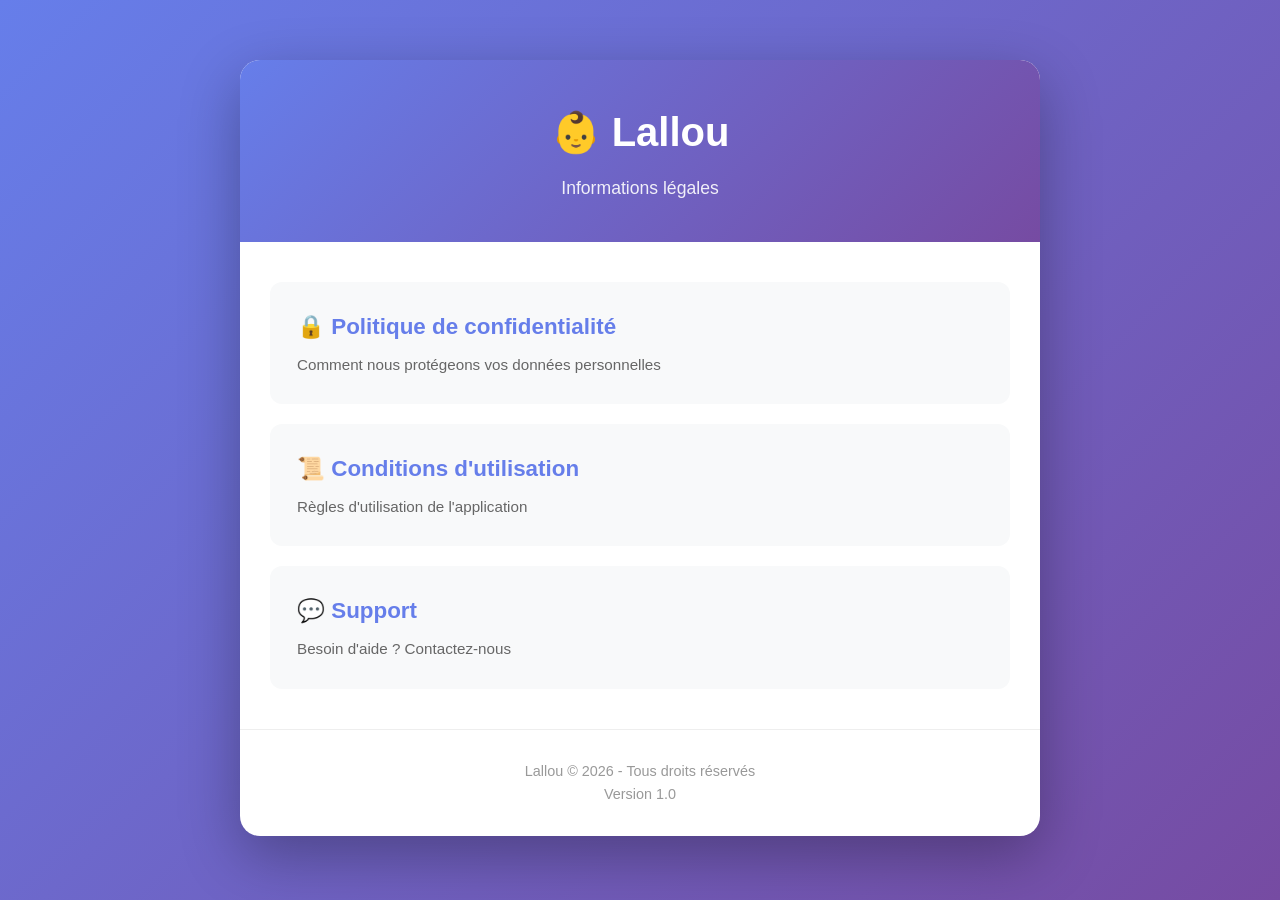
==== index.html @ 455f433a "Refactor application branding from "Baby Dictionary" to "Lallou"; update support and terms of servic" ====
<!DOCTYPE html>
<html lang="fr">
<head>
    <meta charset="UTF-8">
    <meta name="viewport" content="width=device-width, initial-scale=1.0">
    <title>Lallou - Informations légales</title>
    <style>
        * {
            margin: 0;
            padding: 0;
            box-sizing: border-box;
        }
        
        body {
            font-family: -apple-system, BlinkMacSystemFont, 'Segoe UI', Roboto, Oxygen, Ubuntu, Cantarell, sans-serif;
            line-height: 1.6;
            color: #333;
            background: linear-gradient(135deg, #667eea 0%, #764ba2 100%);
            min-height: 100vh;
            padding: 20px;
        }
        
        .container {
            max-width: 800px;
            margin: 40px auto;
            background: white;
            border-radius: 20px;
            box-shadow: 0 20px 60px rgba(0,0,0,0.3);
            overflow: hidden;
        }
        
        header {
            background: linear-gradient(135deg, #667eea 0%, #764ba2 100%);
            color: white;
            padding: 40px 30px;
            text-align: center;
        }
        
        h1 {
            font-size: 2.5em;
            margin-bottom: 10px;
        }
        
        .subtitle {
            font-size: 1.1em;
            opacity: 0.9;
        }
        
        .content {
            padding: 40px 30px;
        }
        
        .links {
            display: grid;
            gap: 20px;
        }
        
        .link-card {
            display: block;
            padding: 25px;
            background: #f8f9fa;
            border-radius: 12px;
            text-decoration: none;
            color: #333;
            transition: all 0.3s ease;
            border: 2px solid transparent;
        }
        
        .link-card:hover {
            transform: translateY(-2px);
            box-shadow: 0 10px 30px rgba(102, 126, 234, 0.2);
            border-color: #667eea;
        }
        
        .link-card h2 {
            color: #667eea;
            font-size: 1.4em;
            margin-bottom: 8px;
        }
        
        .link-card p {
            color: #666;
            font-size: 0.95em;
        }
        
        footer {
            text-align: center;
            padding: 30px;
            color: #999;
            font-size: 0.9em;
            border-top: 1px solid #eee;
        }
        
        @media (max-width: 600px) {
            h1 {
                font-size: 2em;
            }
            
            .content {
                padding: 30px 20px;
            }
        }
    </style>
</head>
<body>
    <div class="container">
        <header>
            <h1>👶 Lallou</h1>
            <p class="subtitle">Informations légales</p>
        </header>
        
        <div class="content">
            <div class="links">
                <a href="privacy-policy.html" class="link-card">
                    <h2>🔒 Politique de confidentialité</h2>
                    <p>Comment nous protégeons vos données personnelles</p>
                </a>
                
                <a href="terms-of-service.html" class="link-card">
                    <h2>📜 Conditions d'utilisation</h2>
                    <p>Règles d'utilisation de l'application</p>
                </a>
                
                <a href="support.html" class="link-card">
                    <h2>💬 Support</h2>
                    <p>Besoin d'aide ? Contactez-nous</p>
                </a>
            </div>
        </div>
        
        <footer>
            <p>Lallou © 2026 - Tous droits réservés</p>
            <p>Version 1.0</p>
        </footer>
    </div>
</body>
</html>
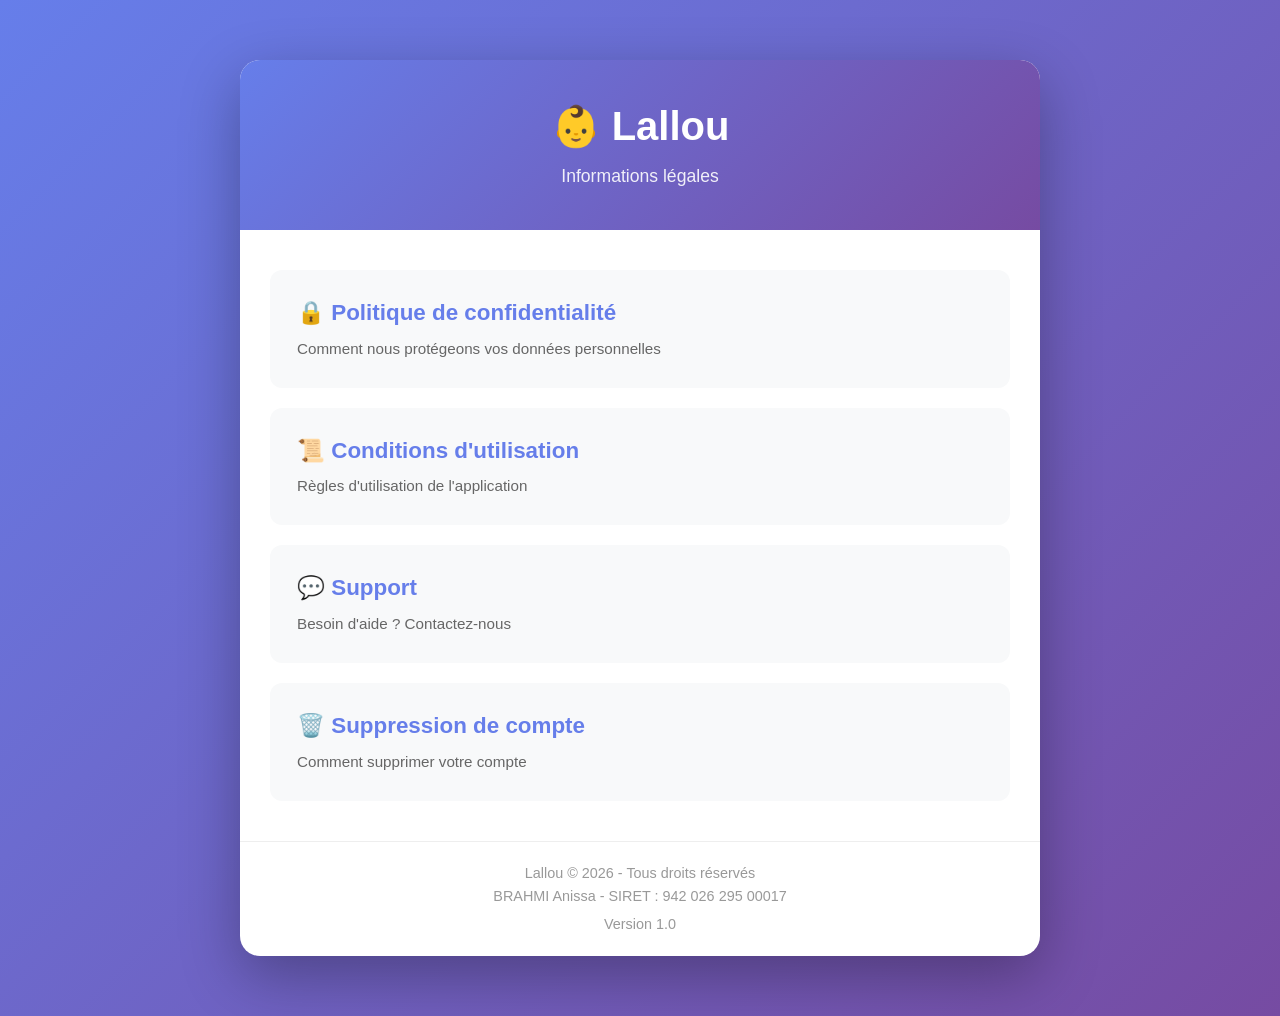
==== commit ffeaad22: "Refactor legal pages and add account deletion instructions; update contact email and styling for con" ====
--- a/index.html
+++ b/index.html
@@ -4,105 +4,9 @@
     <meta charset="UTF-8">
     <meta name="viewport" content="width=device-width, initial-scale=1.0">
     <title>Lallou - Informations légales</title>
-    <style>
-        * {
-            margin: 0;
-            padding: 0;
-            box-sizing: border-box;
-        }
-        
-        body {
-            font-family: -apple-system, BlinkMacSystemFont, 'Segoe UI', Roboto, Oxygen, Ubuntu, Cantarell, sans-serif;
-            line-height: 1.6;
-            color: #333;
-            background: linear-gradient(135deg, #667eea 0%, #764ba2 100%);
-            min-height: 100vh;
-            padding: 20px;
-        }
-        
-        .container {
-            max-width: 800px;
-            margin: 40px auto;
-            background: white;
-            border-radius: 20px;
-            box-shadow: 0 20px 60px rgba(0,0,0,0.3);
-            overflow: hidden;
-        }
-        
-        header {
-            background: linear-gradient(135deg, #667eea 0%, #764ba2 100%);
-            color: white;
-            padding: 40px 30px;
-            text-align: center;
-        }
-        
-        h1 {
-            font-size: 2.5em;
-            margin-bottom: 10px;
-        }
-        
-        .subtitle {
-            font-size: 1.1em;
-            opacity: 0.9;
-        }
-        
-        .content {
-            padding: 40px 30px;
-        }
-        
-        .links {
-            display: grid;
-            gap: 20px;
-        }
-        
-        .link-card {
-            display: block;
-            padding: 25px;
-            background: #f8f9fa;
-            border-radius: 12px;
-            text-decoration: none;
-            color: #333;
-            transition: all 0.3s ease;
-            border: 2px solid transparent;
-        }
-        
-        .link-card:hover {
-            transform: translateY(-2px);
-            box-shadow: 0 10px 30px rgba(102, 126, 234, 0.2);
-            border-color: #667eea;
-        }
-        
-        .link-card h2 {
-            color: #667eea;
-            font-size: 1.4em;
-            margin-bottom: 8px;
-        }
-        
-        .link-card p {
-            color: #666;
-            font-size: 0.95em;
-        }
-        
-        footer {
-            text-align: center;
-            padding: 30px;
-            color: #999;
-            font-size: 0.9em;
-            border-top: 1px solid #eee;
-        }
-        
-        @media (max-width: 600px) {
-            h1 {
-                font-size: 2em;
-            }
-            
-            .content {
-                padding: 30px 20px;
-            }
-        }
-    </style>
+    <link rel="stylesheet" href="styles.css">
 </head>
-<body>
+<body class="home">
     <div class="container">
         <header>
             <h1>👶 Lallou</h1>
@@ -125,12 +29,18 @@
                     <h2>💬 Support</h2>
                     <p>Besoin d'aide ? Contactez-nous</p>
                 </a>
+
+                <a href="suppression-compte.html" class="link-card">
+                    <h2>🗑️ Suppression de compte</h2>
+                    <p>Comment supprimer votre compte</p>
+                </a>
             </div>
         </div>
         
         <footer>
             <p>Lallou © 2026 - Tous droits réservés</p>
-            <p>Version 1.0</p>
+            <p>BRAHMI Anissa - SIRET : 942 026 295 00017</p>
+            <p class="version">Version 1.0</p>
         </footer>
     </div>
 </body>
--- a/styles.css
+++ b/styles.css
@@ -0,0 +1,357 @@
+/* Styles communs aux pages légales Lallou */
+
+:root {
+    --primary: #667eea;
+    --secondary: #764ba2;
+    --gradient: linear-gradient(135deg, var(--primary) 0%, var(--secondary) 100%);
+    --text: #333;
+    --text-muted: #555;
+    --text-light: #999;
+    --bg: #f5f5f5;
+    --surface: #fff;
+    --surface-alt: #f8f9fa;
+    --border: #eee;
+    --radius: 12px;
+    --radius-sm: 8px;
+}
+
+* {
+    margin: 0;
+    padding: 0;
+    box-sizing: border-box;
+}
+
+body {
+    font-family: -apple-system, BlinkMacSystemFont, 'Segoe UI', Roboto, Oxygen, Ubuntu, Cantarell, sans-serif;
+    line-height: 1.8;
+    color: var(--text);
+    background: var(--bg);
+    padding: 20px;
+}
+
+a {
+    color: var(--primary);
+}
+
+.container {
+    max-width: 800px;
+    margin: 0 auto;
+    background: var(--surface);
+    border-radius: var(--radius);
+    box-shadow: 0 2px 10px rgba(0,0,0,0.1);
+    overflow: hidden;
+}
+
+/* En-tête */
+
+header {
+    background: var(--gradient);
+    color: white;
+    padding: 40px 30px;
+    text-align: center;
+}
+
+header h1 {
+    font-size: 2em;
+    line-height: 1.3;
+    margin-bottom: 10px;
+}
+
+.subtitle,
+.date {
+    opacity: 0.9;
+}
+
+.date {
+    font-size: 0.9em;
+}
+
+/* Contenu */
+
+.content {
+    padding: 40px 30px;
+}
+
+h2 {
+    color: var(--primary);
+    margin-top: 30px;
+    margin-bottom: 15px;
+    font-size: 1.5em;
+    line-height: 1.4;
+}
+
+.content > h2:first-child {
+    margin-top: 0;
+}
+
+h3 {
+    color: var(--secondary);
+    margin-top: 20px;
+    margin-bottom: 10px;
+    font-size: 1.2em;
+}
+
+p {
+    margin-bottom: 15px;
+}
+
+ul,
+ol {
+    margin-left: 25px;
+    margin-bottom: 15px;
+}
+
+li {
+    margin-bottom: 8px;
+}
+
+table {
+    width: 100%;
+    border-collapse: collapse;
+    margin: 15px 0;
+}
+
+th, td {
+    text-align: left;
+    padding: 10px 12px;
+    border: 1px solid #e5e7eb;
+    vertical-align: top;
+}
+
+th {
+    background: #f3f4f6;
+    color: #4b5563;
+    font-weight: 600;
+}
+
+/* Encadrés */
+
+.highlight,
+.warning,
+.info {
+    padding: 20px;
+    border-radius: var(--radius-sm);
+    border-left: 4px solid;
+    margin: 20px 0;
+}
+
+.highlight {
+    background: #d4edda;
+    border-color: #28a745;
+}
+
+.warning {
+    background: #fff3cd;
+    border-color: #ffc107;
+}
+
+.info {
+    background: var(--surface-alt);
+    border-color: var(--primary);
+}
+
+.highlight > :last-child,
+.warning > :last-child,
+.info > :last-child {
+    margin-bottom: 0;
+}
+
+.translation {
+    margin-top: 40px;
+    padding-top: 20px;
+    border-top: 1px solid var(--border);
+    color: var(--text-muted);
+    font-size: 0.95em;
+}
+
+/* Support */
+
+.contact-box {
+    background: var(--gradient);
+    color: white;
+    padding: 30px;
+    border-radius: var(--radius);
+    text-align: center;
+    margin-bottom: 40px;
+}
+
+.contact-box h2 {
+    color: white;
+    margin-top: 0;
+}
+
+.contact-box a {
+    color: white;
+    font-size: 1.2em;
+    font-weight: 600;
+    text-decoration: none;
+    display: inline-block;
+    padding: 12px 24px;
+    background: rgba(255,255,255,0.2);
+    border-radius: var(--radius-sm);
+    margin-top: 10px;
+    transition: background 0.3s ease;
+}
+
+.contact-box a:hover {
+    background: rgba(255,255,255,0.3);
+}
+
+.contact-note {
+    margin: 15px 0 0;
+    font-size: 0.9em;
+    opacity: 0.9;
+}
+
+.faq-item {
+    margin-bottom: 25px;
+    padding: 20px;
+    background: var(--surface-alt);
+    border-radius: var(--radius-sm);
+    border-left: 4px solid var(--primary);
+}
+
+.faq-question {
+    font-weight: 600;
+    color: var(--primary);
+    margin-bottom: 10px;
+    font-size: 1.1em;
+}
+
+.faq-answer {
+    color: var(--text-muted);
+}
+
+.store-links {
+    display: grid;
+    grid-template-columns: 1fr 1fr;
+    gap: 15px;
+    margin-top: 30px;
+}
+
+.store-link {
+    display: block;
+    padding: 15px;
+    background: var(--surface-alt);
+    border-radius: var(--radius-sm);
+    text-align: center;
+    text-decoration: none;
+    color: var(--text);
+    font-weight: 600;
+    transition: transform 0.2s ease, box-shadow 0.2s ease;
+}
+
+.store-link:hover {
+    transform: translateY(-2px);
+    box-shadow: 0 5px 15px rgba(0,0,0,0.1);
+}
+
+.store-link small {
+    opacity: 0.7;
+    font-weight: normal;
+}
+
+/* Navigation & pied de page */
+
+.back-link {
+    display: inline-block;
+    margin-top: 30px;
+    color: var(--primary);
+    text-decoration: none;
+    font-weight: 600;
+}
+
+.back-link:hover {
+    text-decoration: underline;
+}
+
+footer {
+    text-align: center;
+    padding: 20px;
+    color: var(--text-light);
+    font-size: 0.9em;
+    line-height: 1.6;
+    border-top: 1px solid var(--border);
+}
+
+footer p {
+    margin-bottom: 0;
+}
+
+footer .version {
+    margin-top: 5px;
+}
+
+/* Accueil */
+
+body.home {
+    line-height: 1.6;
+    background: var(--gradient);
+    min-height: 100vh;
+}
+
+.home .container {
+    margin: 40px auto;
+    border-radius: 20px;
+    box-shadow: 0 20px 60px rgba(0,0,0,0.3);
+}
+
+.home header h1 {
+    font-size: 2.5em;
+}
+
+.home .subtitle {
+    font-size: 1.1em;
+    margin-bottom: 0;
+}
+
+.links {
+    display: grid;
+    gap: 20px;
+}
+
+.link-card {
+    display: block;
+    padding: 25px;
+    background: var(--surface-alt);
+    border-radius: var(--radius);
+    text-decoration: none;
+    color: var(--text);
+    transition: all 0.3s ease;
+    border: 2px solid transparent;
+}
+
+.link-card:hover {
+    transform: translateY(-2px);
+    box-shadow: 0 10px 30px rgba(102, 126, 234, 0.2);
+    border-color: var(--primary);
+}
+
+.link-card h2 {
+    margin: 0 0 8px;
+    font-size: 1.4em;
+}
+
+.link-card p {
+    color: #666;
+    font-size: 0.95em;
+    margin-bottom: 0;
+}
+
+@media (max-width: 600px) {
+    .content {
+        padding: 30px 20px;
+    }
+
+    header h1 {
+        font-size: 1.5em;
+    }
+
+    .home header h1 {
+        font-size: 2em;
+    }
+
+    .store-links {
+        grid-template-columns: 1fr;
+    }
+}
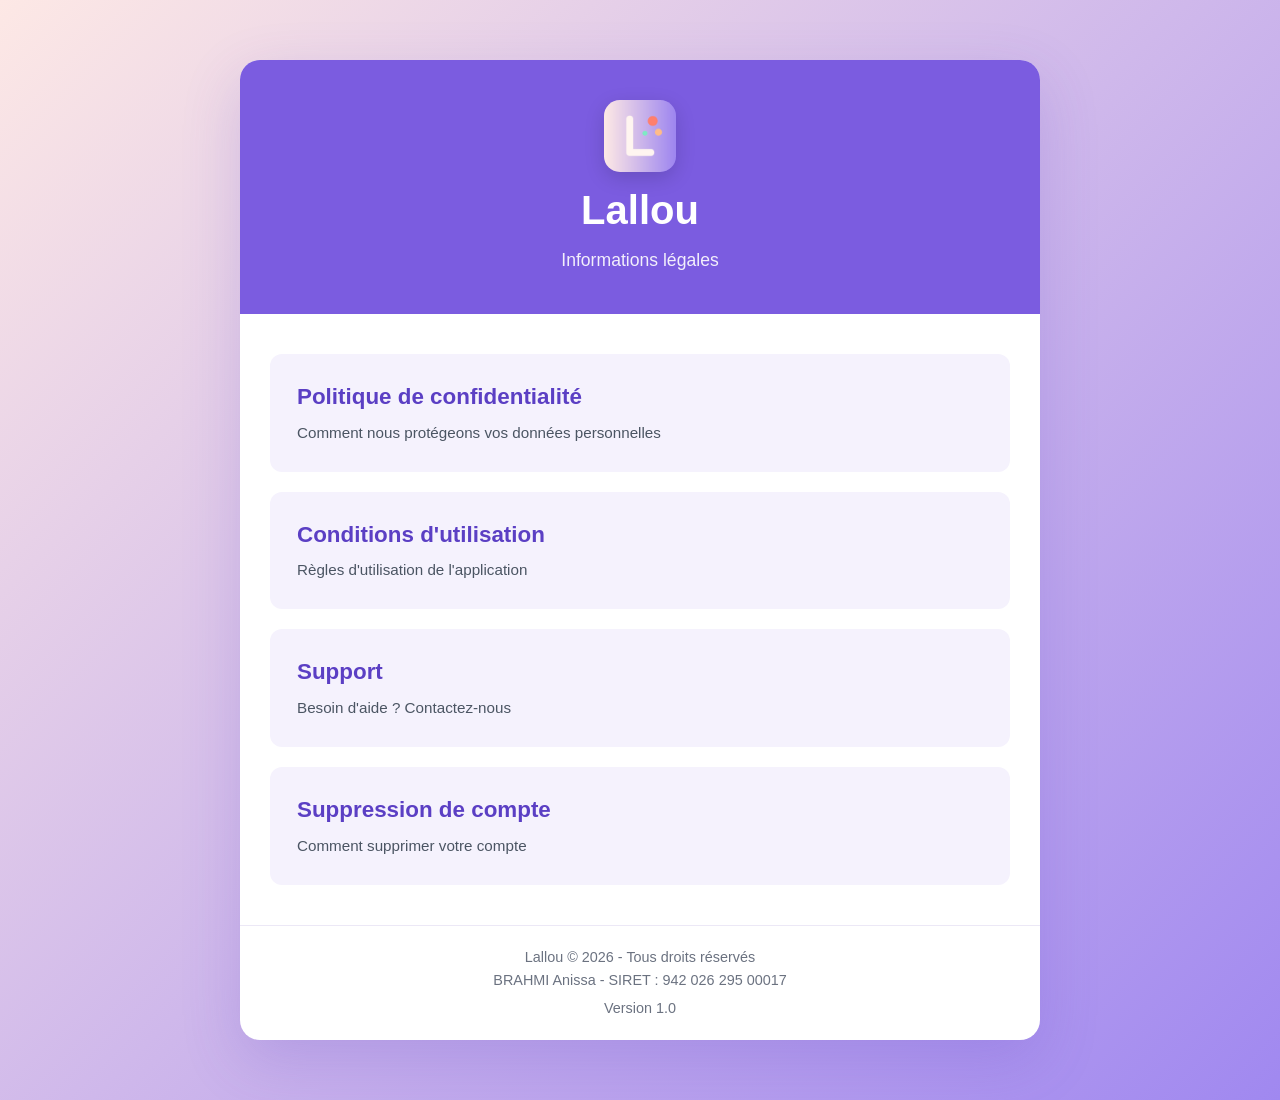
==== commit f8724147: "Ajout de la page bêta et refonte visuelle aux couleurs de l'app - Nouvelle page beta.html (iPhone + " ====
--- a/index.html
+++ b/index.html
@@ -4,34 +4,37 @@
     <meta charset="UTF-8">
     <meta name="viewport" content="width=device-width, initial-scale=1.0">
     <title>Lallou - Informations légales</title>
-    <link rel="stylesheet" href="styles.css">
+    <link rel="icon" type="image/png" href="images/icon.png">
+    <link rel="apple-touch-icon" href="images/icon.png">
+    <link rel="stylesheet" href="styles.css?v=2">
 </head>
 <body class="home">
     <div class="container">
         <header>
-            <h1>👶 Lallou</h1>
+            <img class="logo" src="images/icon.png" alt="" width="72" height="72">
+            <h1>Lallou</h1>
             <p class="subtitle">Informations légales</p>
         </header>
         
         <div class="content">
             <div class="links">
                 <a href="privacy-policy.html" class="link-card">
-                    <h2>🔒 Politique de confidentialité</h2>
+                    <h2>Politique de confidentialité</h2>
                     <p>Comment nous protégeons vos données personnelles</p>
                 </a>
                 
                 <a href="terms-of-service.html" class="link-card">
-                    <h2>📜 Conditions d'utilisation</h2>
+                    <h2>Conditions d'utilisation</h2>
                     <p>Règles d'utilisation de l'application</p>
                 </a>
                 
                 <a href="support.html" class="link-card">
-                    <h2>💬 Support</h2>
+                    <h2>Support</h2>
                     <p>Besoin d'aide ? Contactez-nous</p>
                 </a>
 
                 <a href="suppression-compte.html" class="link-card">
-                    <h2>🗑️ Suppression de compte</h2>
+                    <h2>Suppression de compte</h2>
                     <p>Comment supprimer votre compte</p>
                 </a>
             </div>
--- a/styles.css
+++ b/styles.css
@@ -1,16 +1,19 @@
 /* Styles communs aux pages légales Lallou */
 
 :root {
-    --primary: #667eea;
-    --secondary: #764ba2;
-    --gradient: linear-gradient(135deg, var(--primary) 0%, var(--secondary) 100%);
-    --text: #333;
-    --text-muted: #555;
-    --text-light: #999;
-    --bg: #f5f5f5;
+    /* Couleurs de l'app (thème par défaut + icône) */
+    --brand: #7B5CE0;
+    --primary: #5B3FC4;
+    --brand-soft: linear-gradient(135deg, #FDE8E5 0%, #CFB8EB 50%, #A088F0 100%);
+    --mint: #7EEAC4;
+    --peach: #FFBB8A;
+    --text: #1F2937;
+    --text-muted: #4B5563;
+    --text-light: #6B7280;
+    --bg: #F6F4FB;
     --surface: #fff;
-    --surface-alt: #f8f9fa;
-    --border: #eee;
+    --surface-alt: #F5F2FD;
+    --border: #ECE8F6;
     --radius: 12px;
     --radius-sm: 8px;
 }
@@ -45,7 +48,7 @@
 /* En-tête */
 
 header {
-    background: var(--gradient);
+    background: var(--brand);
     color: white;
     padding: 40px 30px;
     text-align: center;
@@ -85,7 +88,7 @@
 }
 
 h3 {
-    color: var(--secondary);
+    color: var(--text);
     margin-top: 20px;
     margin-bottom: 10px;
     font-size: 1.2em;
@@ -114,13 +117,13 @@
 th, td {
     text-align: left;
     padding: 10px 12px;
-    border: 1px solid #e5e7eb;
+    border: 1px solid var(--border);
     vertical-align: top;
 }
 
 th {
-    background: #f3f4f6;
-    color: #4b5563;
+    background: var(--surface-alt);
+    color: var(--text-muted);
     font-weight: 600;
 }
 
@@ -136,13 +139,13 @@
 }
 
 .highlight {
-    background: #d4edda;
-    border-color: #28a745;
+    background: #E9FBF4;
+    border-color: var(--mint);
 }
 
 .warning {
-    background: #fff3cd;
-    border-color: #ffc107;
+    background: #FFF3EA;
+    border-color: var(--peach);
 }
 
 .info {
@@ -167,7 +170,7 @@
 /* Support */
 
 .contact-box {
-    background: var(--gradient);
+    background: var(--brand);
     color: white;
     padding: 30px;
     border-radius: var(--radius);
@@ -286,14 +289,14 @@
 
 body.home {
     line-height: 1.6;
-    background: var(--gradient);
+    background: var(--brand-soft);
     min-height: 100vh;
 }
 
 .home .container {
     margin: 40px auto;
     border-radius: 20px;
-    box-shadow: 0 20px 60px rgba(0,0,0,0.3);
+    box-shadow: 0 20px 60px rgba(91, 63, 196, 0.2);
 }
 
 .home header h1 {
@@ -323,8 +326,23 @@
 
 .link-card:hover {
     transform: translateY(-2px);
-    box-shadow: 0 10px 30px rgba(102, 126, 234, 0.2);
+    box-shadow: 0 10px 30px rgba(91, 63, 196, 0.15);
     border-color: var(--primary);
+}
+
+.logo {
+    display: block;
+    margin: 0 auto 12px;
+    border-radius: 22%;
+    box-shadow: 0 6px 20px rgba(0, 0, 0, 0.15);
+}
+
+.icon {
+    width: 1em;
+    height: 1em;
+    fill: currentColor;
+    vertical-align: -0.12em;
+    margin-right: 0.35em;
 }
 
 .link-card h2 {
@@ -333,9 +351,132 @@
 }
 
 .link-card p {
-    color: #666;
+    color: var(--text-muted);
     font-size: 0.95em;
     margin-bottom: 0;
+}
+
+/* Bêta */
+
+.hero-tagline {
+    font-size: 1.25em;
+    opacity: 0.95;
+    margin: 10px 0 0;
+}
+
+.pitch {
+    font-size: 1.1em;
+    text-align: center;
+    margin-bottom: 30px;
+}
+
+.pitch strong {
+    color: var(--primary);
+}
+
+.badges {
+    display: flex;
+    flex-wrap: wrap;
+    justify-content: center;
+    gap: 10px;
+    margin-bottom: 35px;
+}
+
+.badge {
+    background: var(--surface-alt);
+    border-radius: 999px;
+    padding: 6px 14px;
+    font-size: 0.9em;
+    color: var(--text-muted);
+}
+
+.platform {
+    border-radius: var(--radius);
+    padding: 25px;
+    margin-bottom: 25px;
+}
+
+.platform.ios {
+    background: var(--surface-alt);
+    text-align: center;
+}
+
+.platform.android {
+    border: 2px solid var(--primary);
+}
+
+.platform h2 {
+    margin-top: 0;
+}
+
+.btn {
+    display: inline-block;
+    background: var(--brand);
+    color: #fff;
+    font-weight: 600;
+    text-decoration: none;
+    padding: 12px 22px;
+    border-radius: var(--radius-sm);
+    transition: transform 0.2s ease, box-shadow 0.2s ease;
+}
+
+.btn:hover {
+    transform: translateY(-2px);
+    box-shadow: 0 8px 20px rgba(123, 92, 224, 0.35);
+}
+
+.btn.secondary {
+    background: #fff;
+    color: var(--primary);
+    border: 2px solid var(--primary);
+}
+
+.steps {
+    list-style: none;
+    margin: 20px 0 0;
+    counter-reset: step;
+}
+
+.steps li {
+    counter-increment: step;
+    position: relative;
+    padding: 0 0 22px 52px;
+    margin: 0;
+}
+
+.steps li::before {
+    content: counter(step);
+    position: absolute;
+    left: 0;
+    top: 0;
+    width: 36px;
+    height: 36px;
+    border-radius: 50%;
+    background: var(--brand);
+    color: #fff;
+    font-weight: 700;
+    display: flex;
+    align-items: center;
+    justify-content: center;
+}
+
+.steps h3 {
+    margin: 4px 0 6px;
+    color: var(--text);
+}
+
+.steps p {
+    margin-bottom: 10px;
+    color: var(--text-muted);
+}
+
+.gift {
+    text-align: center;
+    font-weight: 600;
+}
+
+.contact-line {
+    text-align: center;
 }
 
 @media (max-width: 600px) {
